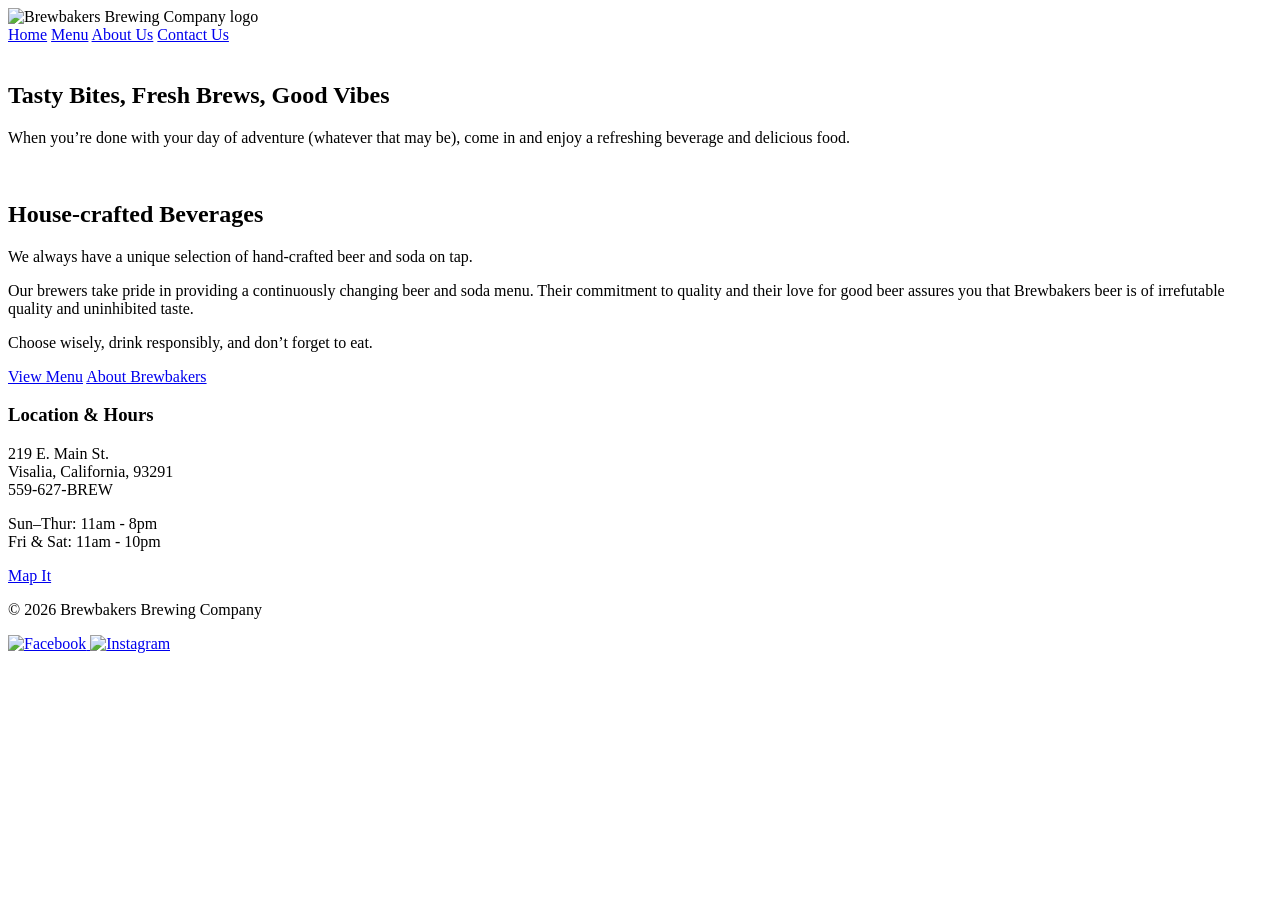
==== index.html @ 3e726c79 "Add files via upload First drafts of index.html and menu.html" ====
<!DOCTYPE html>
<html lang="en">
<head>
  <meta charset="UTF-8">
  <meta name="viewport" content="width=device-width, initial-scale=1.0">
  <link href="https://fonts.googleapis.com/css2?family=Barlow+Condensed:wght@400;600&family=Oswald:wght@400;600&display=swap" rel="stylesheet">
  <link rel="stylesheet" href="styles.css">
  <title>Brewbakers Brewing Company</title>
</head>
<body>

  <!-- Header Section -->
<header>
  <img src="brewbakers-logo.png" alt="Brewbakers Brewing Company logo">
  <nav>
    <a href="index.html">Home</a>
    <a href="menu.html">Menu</a>
    <a href="about.html">About Us</a>
    <a href="contact.html">Contact Us</a>
  </nav>
</header>

<main>

  <!-- Hero Section -->
  <section id="hero">
        <img src="home-hero-image.jpg" alt="">
  </section>

  <section>
     <h1>Tasty Bites, Fresh Brews, Good Vibes</h1>
    <p>
      When you’re done with your day of adventure (whatever that may be),
      come in and enjoy a refreshing beverage and delicious food.
    </p>
  </section>

  <!-- Featured Highlight Section -->
  <section class="featured-highlight">
    
<div class="left">
    <img src="beer-containers.jpg" alt="">
  </div>
    
  <div class="right">
    <h2>House-crafted Beverages</h2>

    <p>We always have a unique selection of hand-crafted beer and soda on tap.</p>

    <p>
      Our brewers take pride in providing a continuously changing beer and soda menu.
      Their commitment to quality and their love for good beer assures you that Brewbakers beer
      is of irrefutable quality and uninhibited taste.
    </p>

    <p>Choose wisely, drink responsibly, and don’t forget to eat.</p>

    <div>
      <a href="menu.html">View Menu</a>
      <a href="about.html">About Brewbakers</a>
    </div>
  </div>

</section>

  <!-- Location and Hours Section -->
<section class="location-hours"> 
  <h3>Location & Hours</h3> 
  <p> 
    219 E. Main St.<br> 
    Visalia, California, 93291<br> 
    559-627-BREW
  </p>
  
  <p>
    Sun–Thur: 11am - 8pm<br>
    Fri & Sat: 11am - 10pm
  </p>
  
  <a href="https://maps.app.goo.gl/4m9BrYYoxJE4xrjR8" target="_blank">Map It</a>
    
</section>

</main>

  <!-- Footer Section -->
<footer id="style-footer">

<div class="footer-left">
    <p>© 2026 Brewbakers Brewing Company</p>
  </div>

  <div class="footer-right">

  <a href="https://www.facebook.com/brewbakersbrewingco" target="_blank">
    <img src="facebook-logo.png" alt="Facebook" class="social-icon">
  </a>

  <a href="https://www.instagram.com/brewbakersbrewingcompany/" target="_blank">
    <img src="instagram-logo.png" alt="Instagram" class="social-icon">
  </a>

</div>

</footer>
  
</body>
</html>
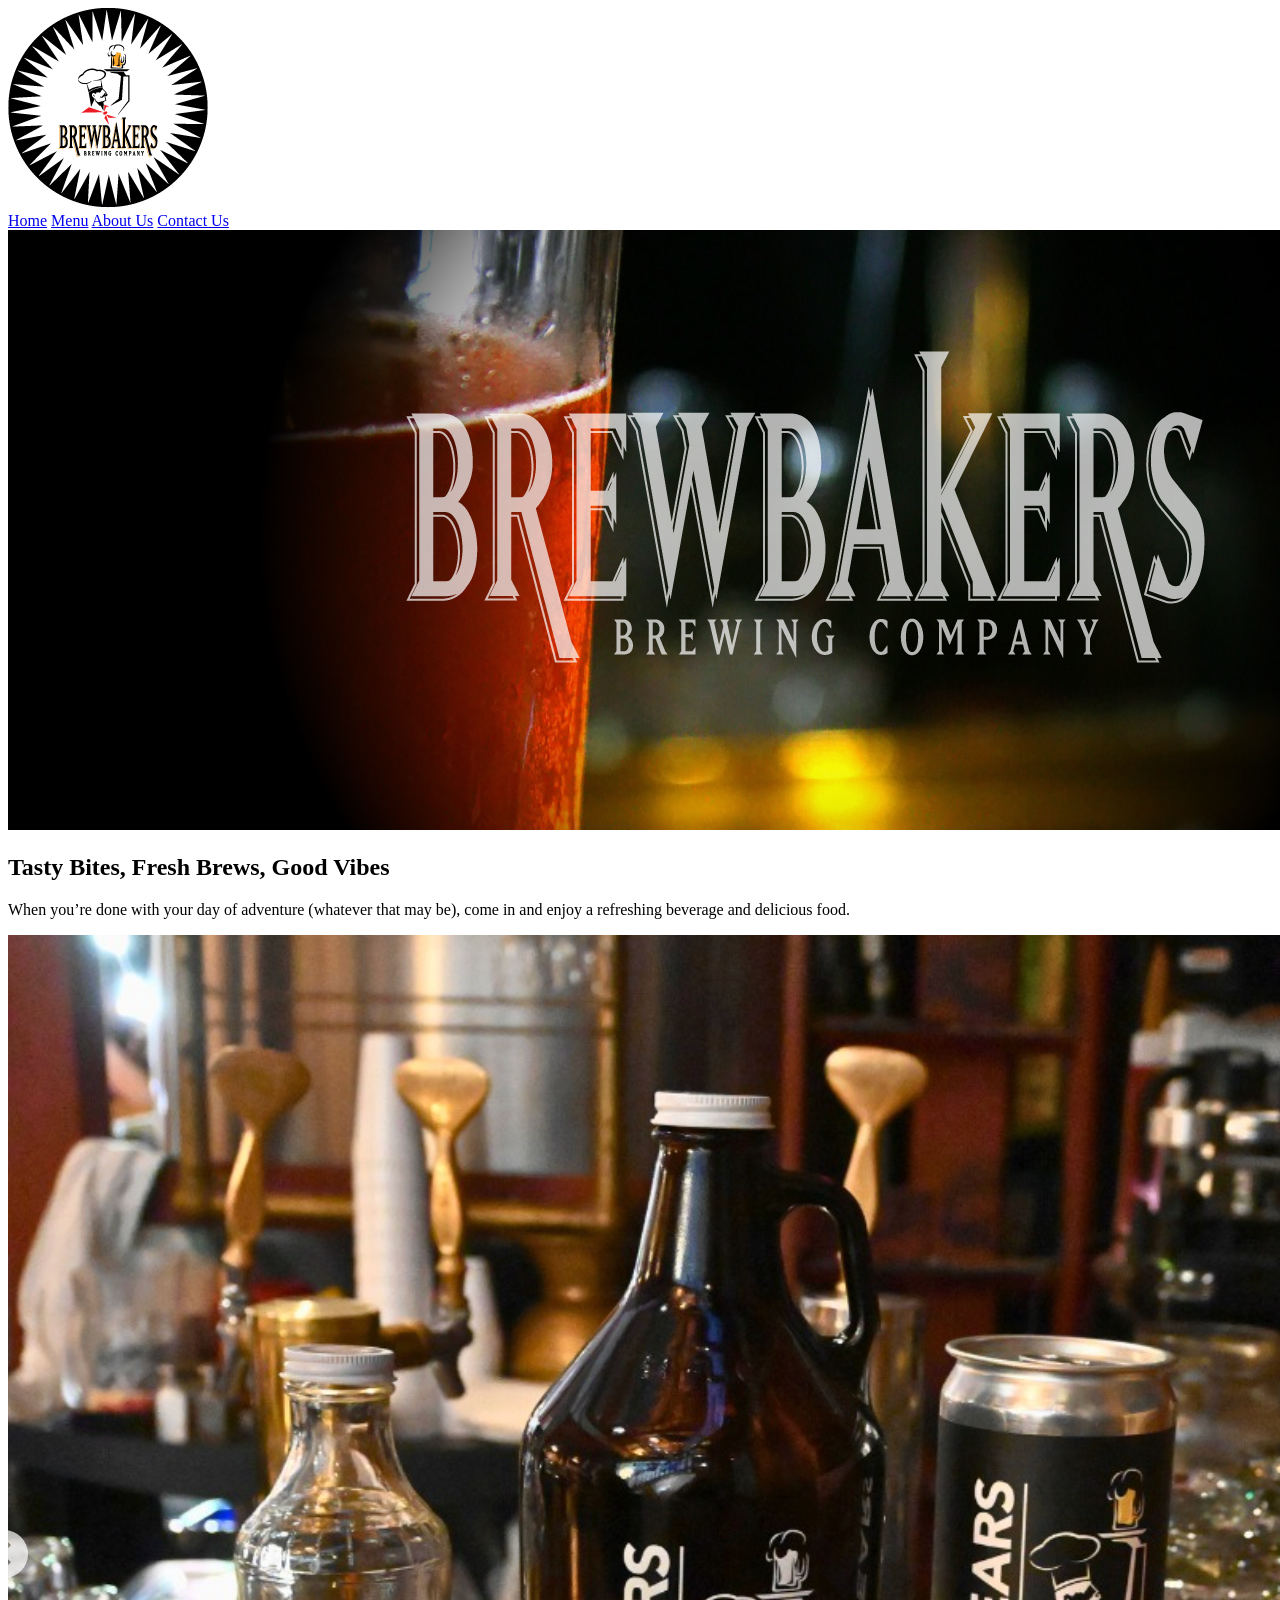
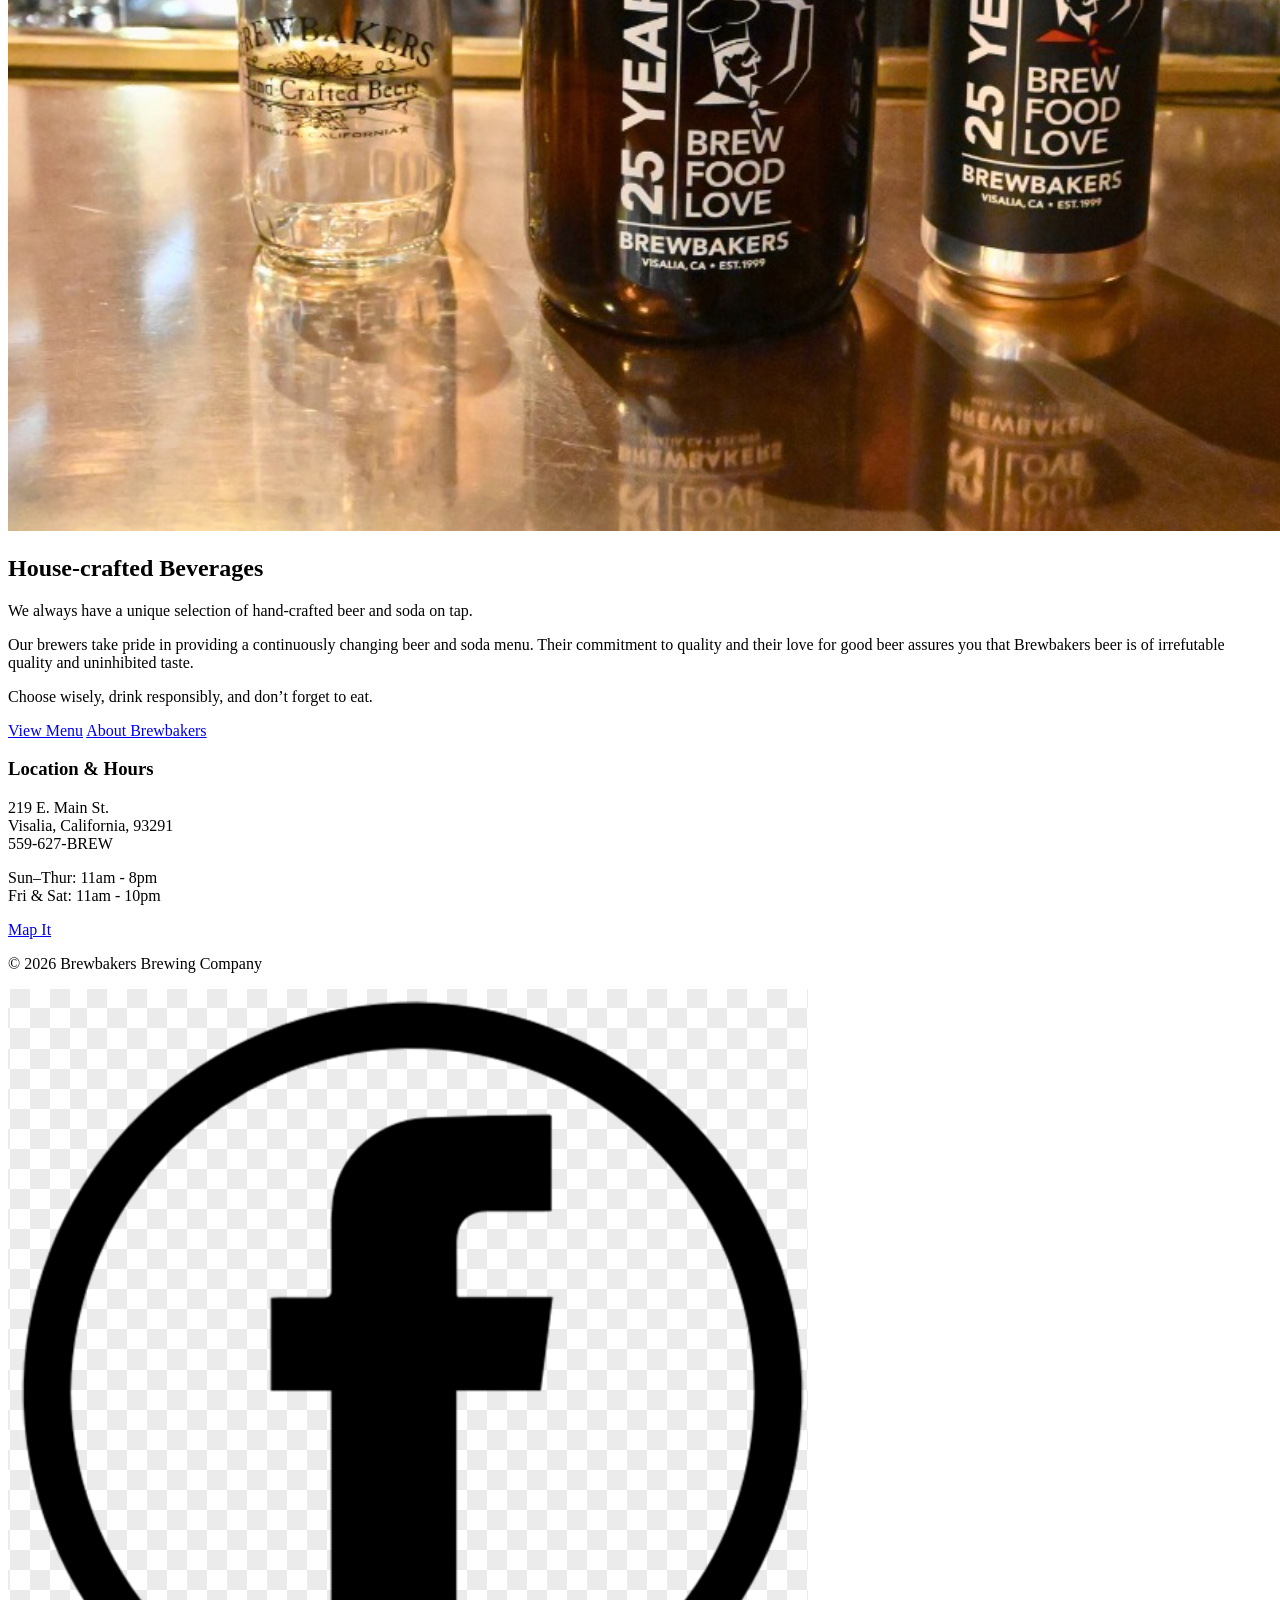
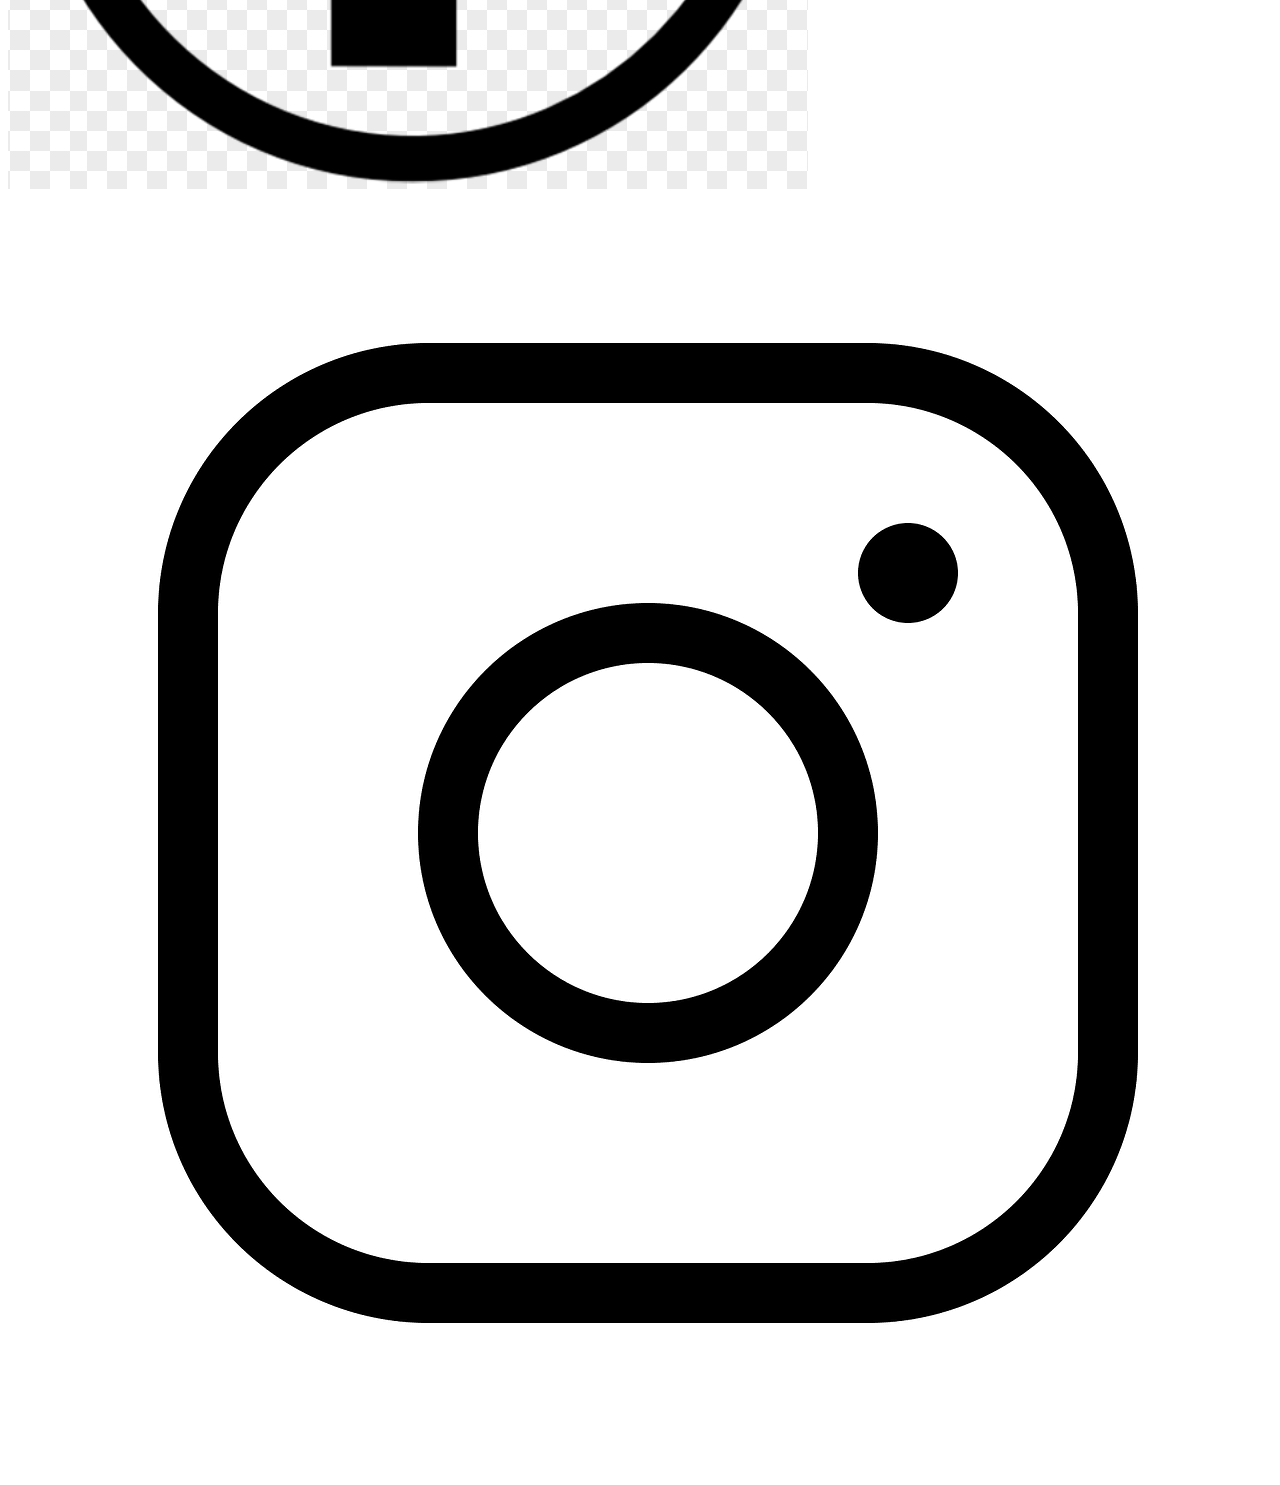
==== commit 1bf97bb7: "Update index.html added "images/" to src" ====
--- a/index.html
+++ b/index.html
@@ -11,7 +11,7 @@
 
   <!-- Header Section -->
 <header>
-  <img src="brewbakers-logo.png" alt="Brewbakers Brewing Company logo">
+  <img src="images/brewbakers-logo.png" alt="Brewbakers Brewing Company logo">
   <nav>
     <a href="index.html">Home</a>
     <a href="menu.html">Menu</a>
@@ -24,7 +24,7 @@
 
   <!-- Hero Section -->
   <section id="hero">
-        <img src="home-hero-image.jpg" alt="">
+        <img src="images/home-hero-image.jpg" alt="">
   </section>
 
   <section>
@@ -39,7 +39,7 @@
   <section class="featured-highlight">
     
 <div class="left">
-    <img src="beer-containers.jpg" alt="">
+    <img src="images/beer-containers.jpg" alt="">
   </div>
     
   <div class="right">
@@ -93,11 +93,11 @@
   <div class="footer-right">
 
   <a href="https://www.facebook.com/brewbakersbrewingco" target="_blank">
-    <img src="facebook-logo.png" alt="Facebook" class="social-icon">
+    <img src="images/facebook-logo.png" alt="Facebook" class="social-icon">
   </a>
 
   <a href="https://www.instagram.com/brewbakersbrewingcompany/" target="_blank">
-    <img src="instagram-logo.png" alt="Instagram" class="social-icon">
+    <img src="images/instagram-logo.png" alt="Instagram" class="social-icon">
   </a>
 
 </div>
@@ -105,4 +105,4 @@
 </footer>
   
 </body>
-</html>+</html>
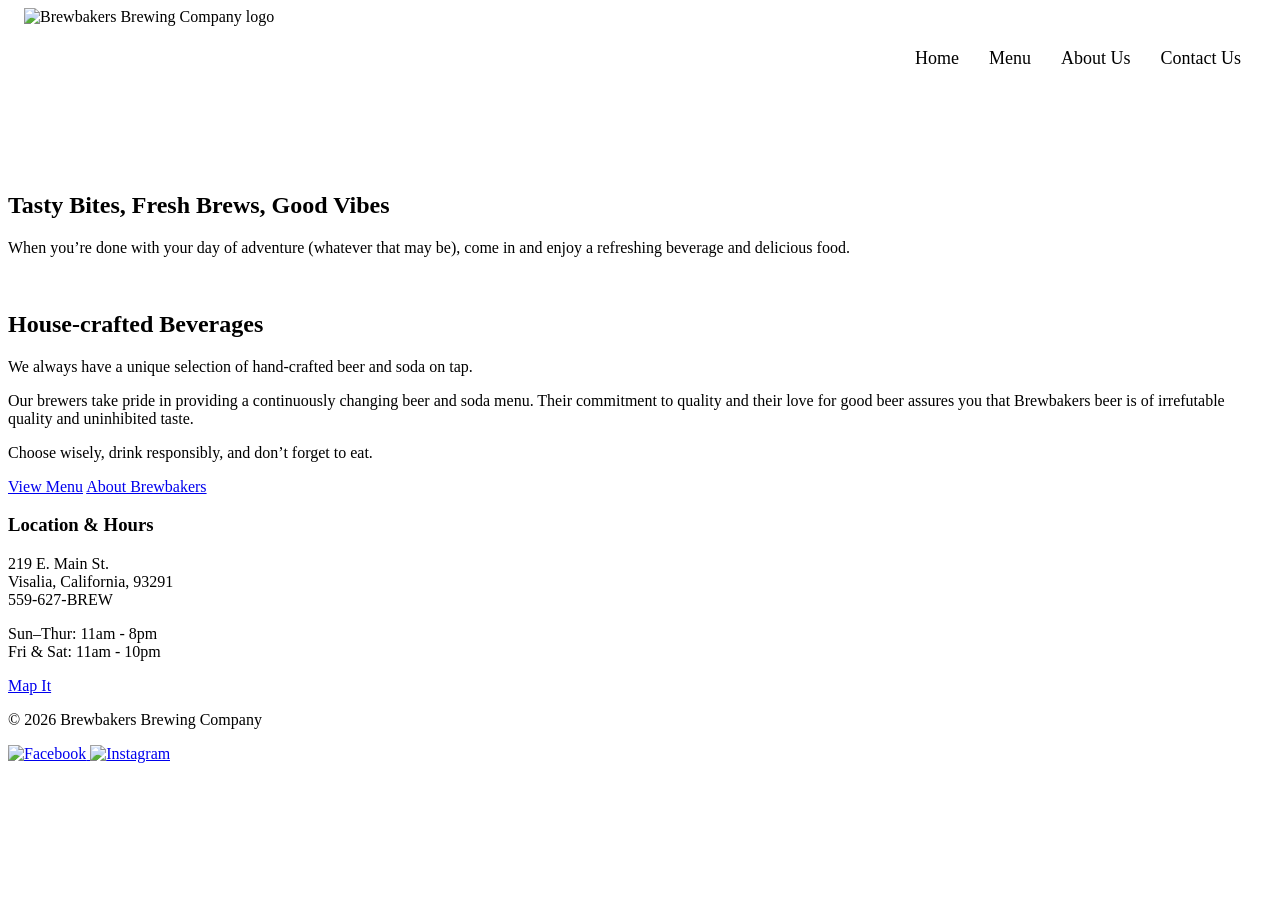
==== commit 4cd6bab5: "Updated files Nav Bar CSS and JS" ====
--- a/index.html
+++ b/index.html
@@ -5,18 +5,26 @@
   <meta name="viewport" content="width=device-width, initial-scale=1.0">
   <link href="https://fonts.googleapis.com/css2?family=Barlow+Condensed:wght@400;600&family=Oswald:wght@400;600&display=swap" rel="stylesheet">
   <link rel="stylesheet" href="styles.css">
+  <script src="script.js" defer></script>
   <title>Brewbakers Brewing Company</title>
 </head>
 <body>
 
   <!-- Header Section -->
 <header>
-  <img src="images/brewbakers-logo.png" alt="Brewbakers Brewing Company logo">
-  <nav>
-    <a href="index.html">Home</a>
-    <a href="menu.html">Menu</a>
-    <a href="about.html">About Us</a>
-    <a href="contact.html">Contact Us</a>
+    <nav class="navbar" aria-label="Main navigation">
+    <img src="brewbakers-logo.png" alt="Brewbakers Brewing Company logo">
+      <button class="hamburger" id="hamburger" aria-label="Toggle menu">
+    <span></span>
+    <span></span>
+    <span></span>
+  </button>
+<ul id="nav-menu">
+    <li><a href="index.html">Home</a></li>
+    <li><a href="menu.html">Menu</a></li>
+    <li><a href="about.html">About Us</a></li>
+    <li><a href="contact.html">Contact Us</a></li>
+  </ul>
   </nav>
 </header>
 
@@ -24,7 +32,7 @@
 
   <!-- Hero Section -->
   <section id="hero">
-        <img src="images/home-hero-image.jpg" alt="">
+        <img src="home-hero-image.jpg" alt="">
   </section>
 
   <section>
@@ -39,7 +47,7 @@
   <section class="featured-highlight">
     
 <div class="left">
-    <img src="images/beer-containers.jpg" alt="">
+    <img src="beer-containers.jpg" alt="">
   </div>
     
   <div class="right">
@@ -54,7 +62,8 @@
     </p>
 
     <p>Choose wisely, drink responsibly, and don’t forget to eat.</p>
-
+    
+  <!-- CTA Section -->
     <div>
       <a href="menu.html">View Menu</a>
       <a href="about.html">About Brewbakers</a>
@@ -93,11 +102,11 @@
   <div class="footer-right">
 
   <a href="https://www.facebook.com/brewbakersbrewingco" target="_blank">
-    <img src="images/facebook-logo.png" alt="Facebook" class="social-icon">
+    <img src="facebook-logo.png" alt="Facebook" class="social-icon">
   </a>
 
   <a href="https://www.instagram.com/brewbakersbrewingcompany/" target="_blank">
-    <img src="images/instagram-logo.png" alt="Instagram" class="social-icon">
+    <img src="instagram-logo.png" alt="Instagram" class="social-icon">
   </a>
 
 </div>
@@ -105,4 +114,4 @@
 </footer>
   
 </body>
-</html>
+</html>
--- a/styles.css
+++ b/styles.css
@@ -0,0 +1,125 @@
+/* Navbar */
+.navbar{
+  background-color: white;
+  position: relative;
+  display: flex;
+  justify-content: space-between;
+  align-items: center;
+  padding: 0 1rem;
+}
+
+.navbar ul{
+  list-style-type: none;
+  margin: 0px;
+  padding: 0px;
+  display: flex;
+  justify-content: space-between;
+  align-items: center;
+}
+
+.navbar a{
+  color: black;
+  text-decoration: none;
+  padding: 15px;
+  display: inline-block;
+  text-align: center;
+  transition: all 0.3s ease;
+  font-size: 18px;
+  font-weight: 400;
+
+}
+
+.navbar a:hover{
+  background-color: black;
+  color: #FBA627;
+  border-radius: 6px;
+}
+
+.navbar a:focus{
+  background-color: black;
+  color: #FBA627;
+  border-radius: 6px;
+}
+
+.navbar a:active{
+  background-color: #FBA627;
+  color: #000000;
+  border-radius: 6px;
+  transform: scale(0.98);
+}
+
+.navbar a[aria-current="page"] {
+  background-color: #FBA627;
+  color: black;
+}
+
+/* Hamburger Button */
+.hamburger {
+  display: none;
+  background: none;
+  border: none;
+  cursor: pointer;
+  padding: 0;
+  z-index: 1000;
+}
+
+.hamburger span {
+  display: block;
+  width: 25px;
+  height: 3px;
+  background-color: black;
+  margin: 5px 0;
+  transition: 0.3s;
+}
+
+/* Logo */
+.navbar img {
+  height: 100px;
+  width: auto;
+}
+
+/* Hero */
+#hero img {
+  width: 100%;
+  height: auto;
+  padding: 30px 0;
+}
+
+/* Media Query */
+@media (max-width: 768px) {
+
+  .hamburger {
+    display: block;
+  }
+
+  #nav-menu {
+    display: none;
+    flex-direction: column;
+    width: 100%;
+    position: absolute;
+    top: 100%;
+    left: 0;
+    background-color: white;
+  }
+
+  #nav-menu.active {
+    display: flex;
+  }
+
+  #nav-menu li {
+    width: 100%;
+    text-align: right;
+  }
+
+  #nav-menu a {
+    display: block;
+    padding: 1rem;
+    text-align: right;
+  }
+}
+
+@media (max-width: 480px) {
+  .navbar img {
+    height: 50px;
+  }
+}
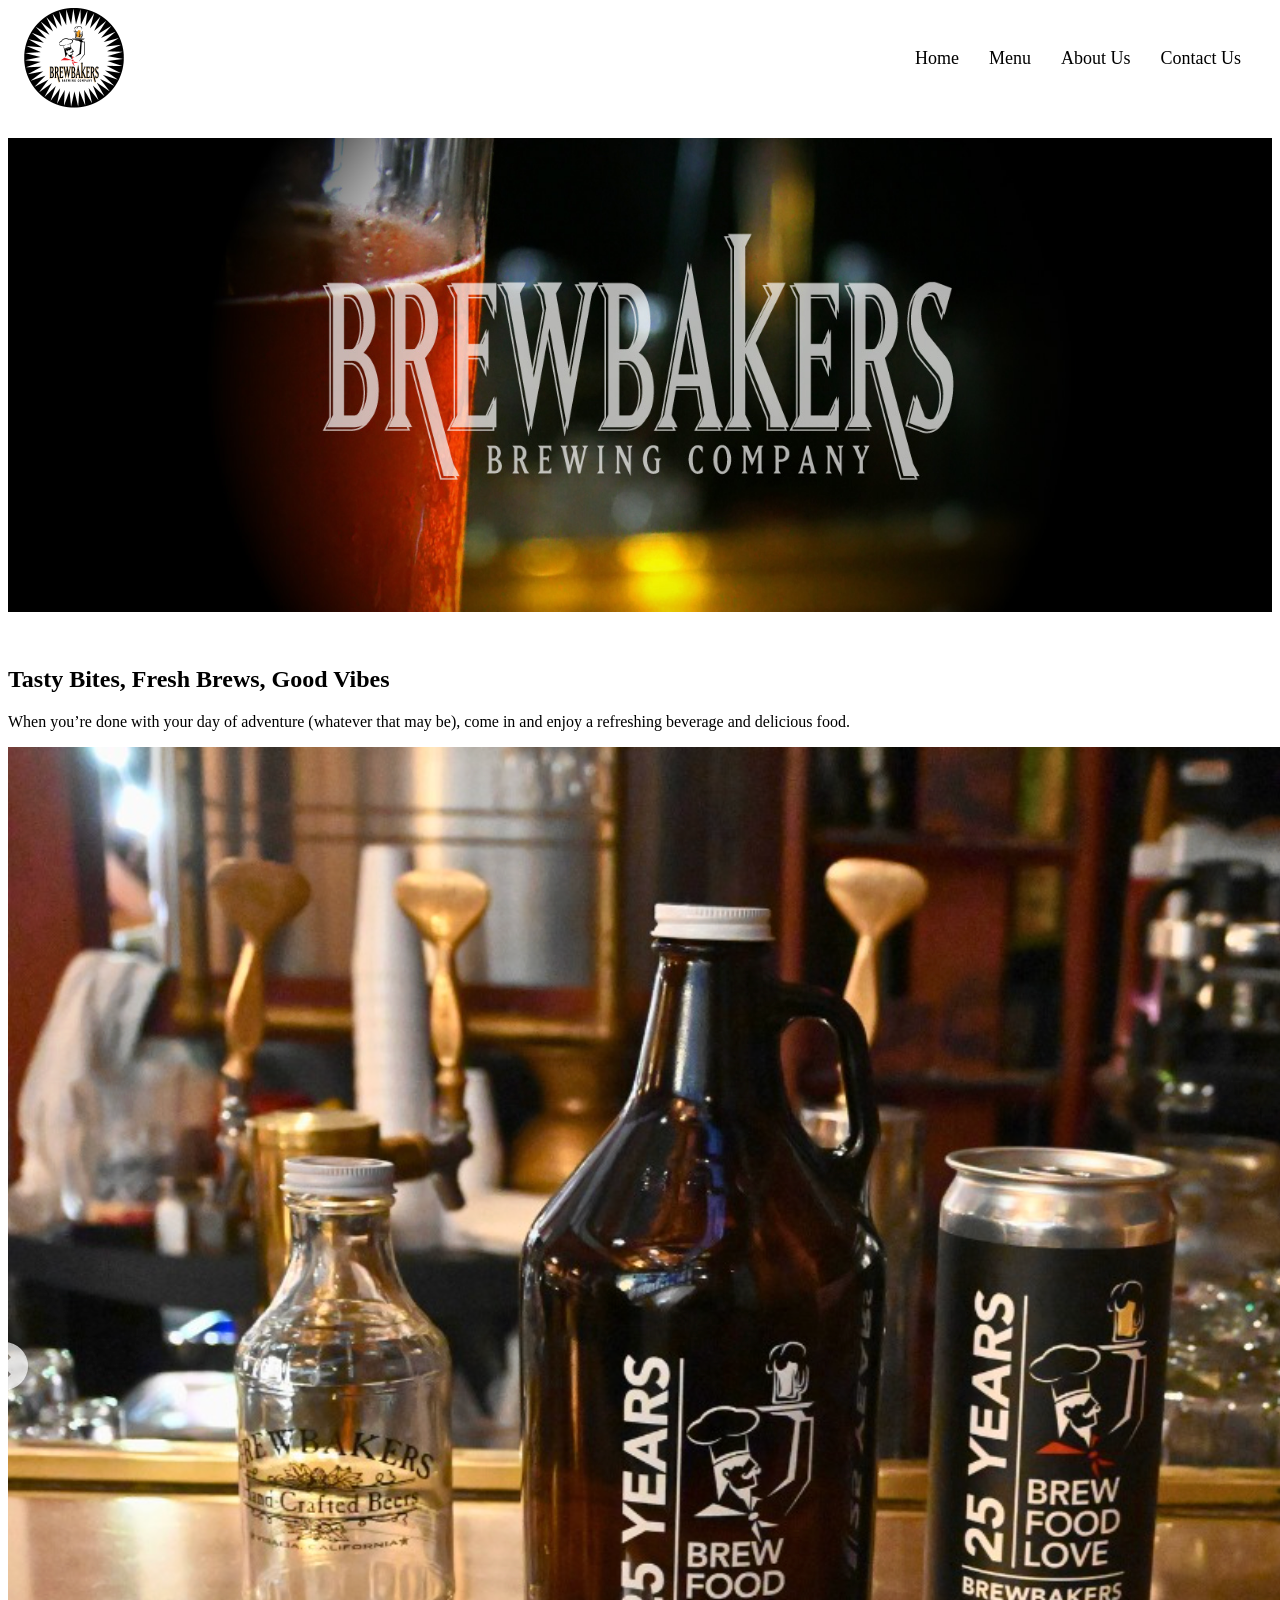
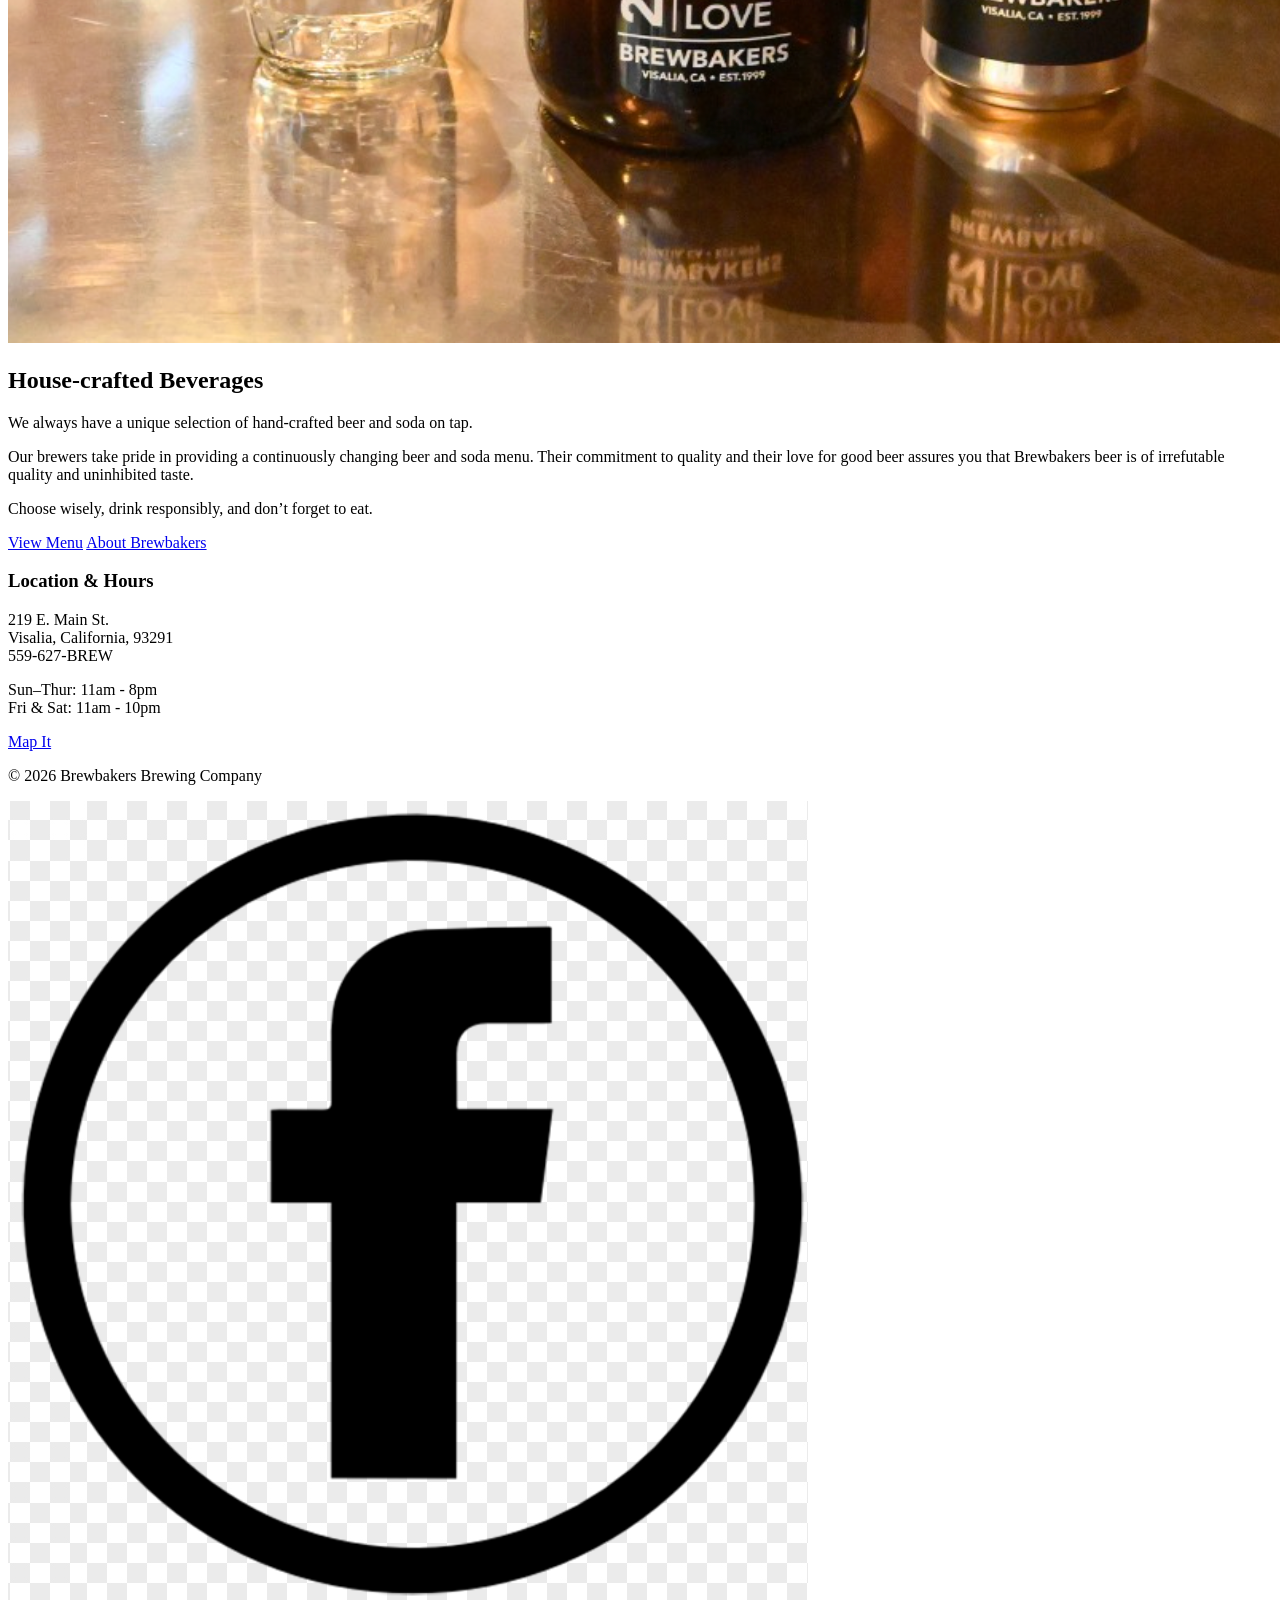
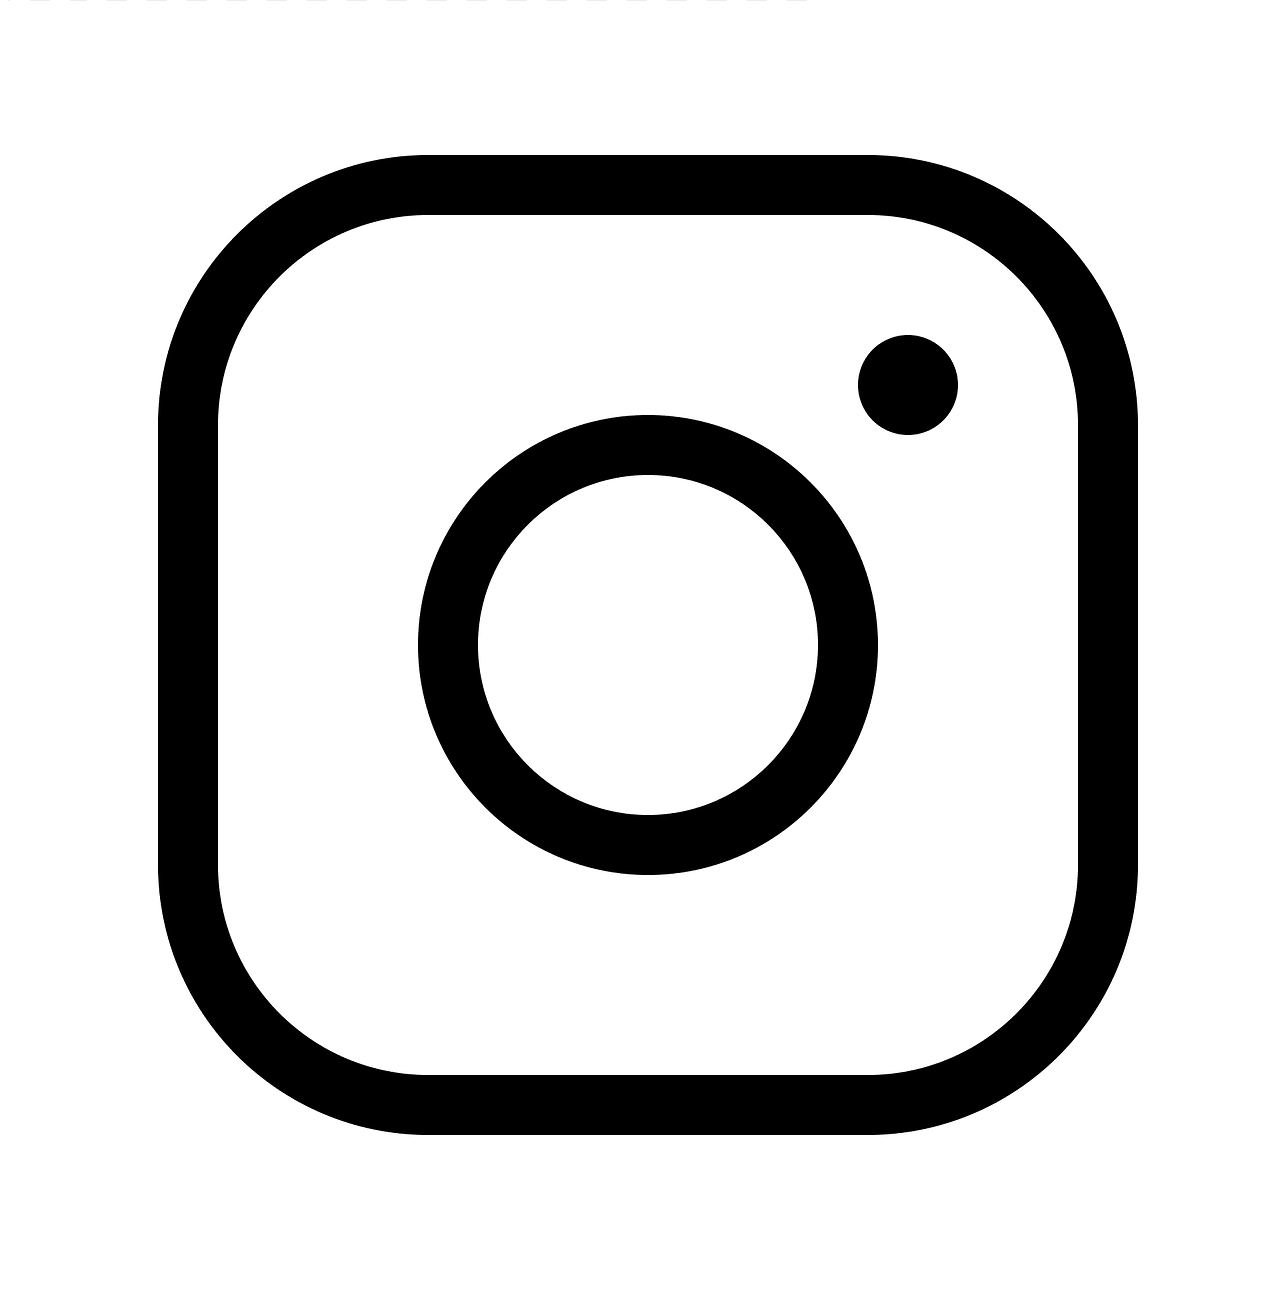
==== commit 0b88e0ec: "Update index.html added "images/"" ====
--- a/index.html
+++ b/index.html
@@ -13,7 +13,7 @@
   <!-- Header Section -->
 <header>
     <nav class="navbar" aria-label="Main navigation">
-    <img src="brewbakers-logo.png" alt="Brewbakers Brewing Company logo">
+    <img src="images/brewbakers-logo.png" alt="Brewbakers Brewing Company logo">
       <button class="hamburger" id="hamburger" aria-label="Toggle menu">
     <span></span>
     <span></span>
@@ -32,7 +32,7 @@
 
   <!-- Hero Section -->
   <section id="hero">
-        <img src="home-hero-image.jpg" alt="">
+        <img src="images/home-hero-image.jpg" alt="">
   </section>
 
   <section>
@@ -47,7 +47,7 @@
   <section class="featured-highlight">
     
 <div class="left">
-    <img src="beer-containers.jpg" alt="">
+    <img src="images/beer-containers.jpg" alt="">
   </div>
     
   <div class="right">
@@ -102,11 +102,11 @@
   <div class="footer-right">
 
   <a href="https://www.facebook.com/brewbakersbrewingco" target="_blank">
-    <img src="facebook-logo.png" alt="Facebook" class="social-icon">
+    <img src="images/facebook-logo.png" alt="Facebook" class="social-icon">
   </a>
 
   <a href="https://www.instagram.com/brewbakersbrewingcompany/" target="_blank">
-    <img src="instagram-logo.png" alt="Instagram" class="social-icon">
+    <img src="images/instagram-logo.png" alt="Instagram" class="social-icon">
   </a>
 
 </div>
@@ -114,4 +114,4 @@
 </footer>
   
 </body>
-</html>+</html>
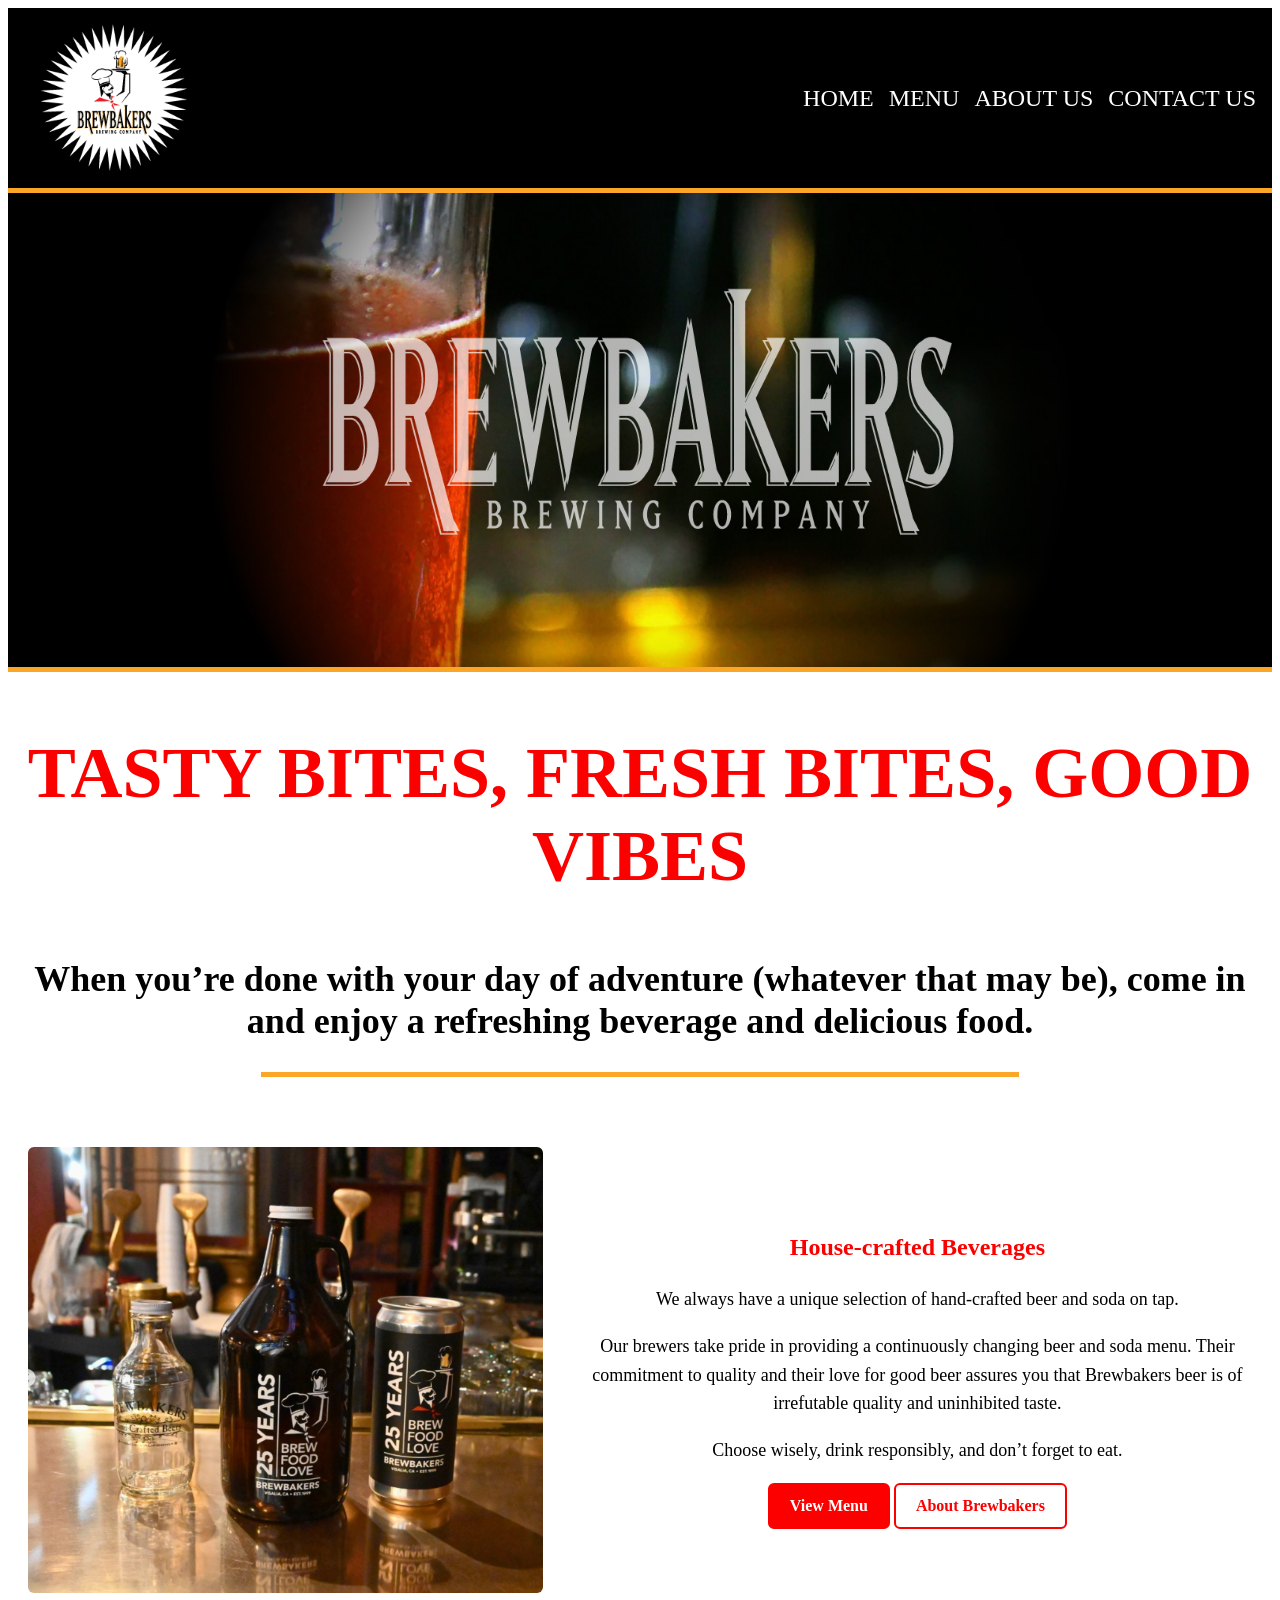
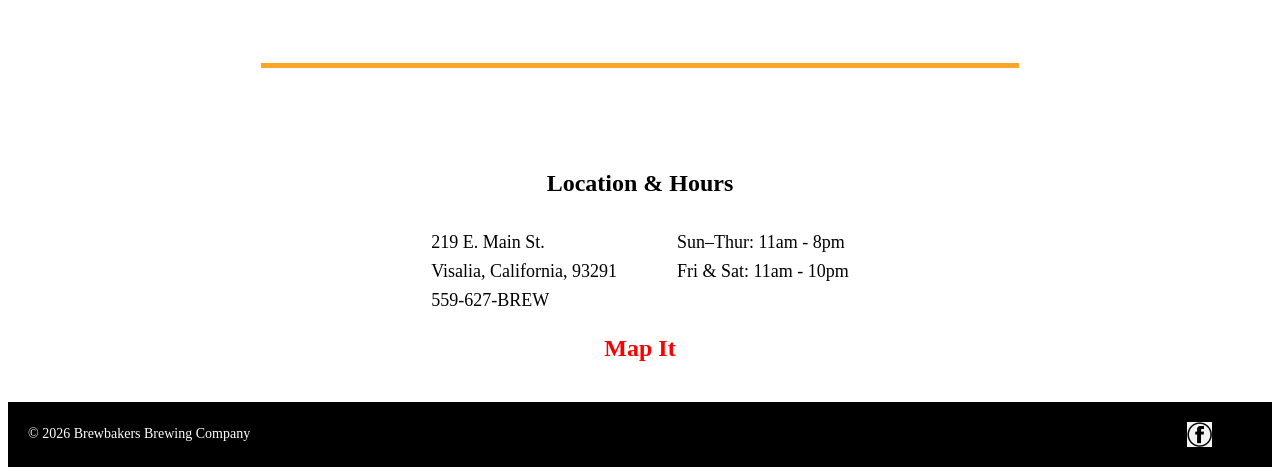
==== commit b4e7b1d9: "Add files via upload updated css on index.html" ====
--- a/index.html
+++ b/index.html
@@ -20,10 +20,10 @@
     <span></span>
   </button>
 <ul id="nav-menu">
-    <li><a href="index.html">Home</a></li>
-    <li><a href="menu.html">Menu</a></li>
-    <li><a href="about.html">About Us</a></li>
-    <li><a href="contact.html">Contact Us</a></li>
+    <li><a href="index.html">HOME</a></li>
+    <li><a href="menu.html">MENU</a></li>
+    <li><a href="about.html">ABOUT US</a></li>
+    <li><a href="contact.html">CONTACT US</a></li>
   </ul>
   </nav>
 </header>
@@ -36,22 +36,24 @@
   </section>
 
   <section>
-     <h1>Tasty Bites, Fresh Brews, Good Vibes</h1>
-    <p>
+     <h1 class="tagline">TASTY BITES, FRESH BITES, GOOD VIBES</h1>
+    <h2 class="welcome-msg">
       When you’re done with your day of adventure (whatever that may be),
       come in and enjoy a refreshing beverage and delicious food.
-    </p>
+    </h2>
   </section>
+
+<hr class="section-divider">
 
   <!-- Featured Highlight Section -->
   <section class="featured-highlight">
     
 <div class="left">
-    <img src="images/beer-containers.jpg" alt="">
+  <img src="images/beer-containers.jpg" alt="Different Sizes of Beer Containers Available at Brewbakers">
   </div>
     
   <div class="right">
-    <h2>House-crafted Beverages</h2>
+    <h3>House-crafted Beverages</h3>
 
     <p>We always have a unique selection of hand-crafted beer and soda on tap.</p>
 
@@ -65,28 +67,33 @@
     
   <!-- CTA Section -->
     <div>
-      <a href="menu.html">View Menu</a>
-      <a href="about.html">About Brewbakers</a>
+      <a href="menu.html" class="btn-primary">View Menu</a>
+      <a href="about.html" class="btn-secondary">About Brewbakers</a>
     </div>
   </div>
 
 </section>
 
+<hr class="section-divider">
+
   <!-- Location and Hours Section -->
 <section class="location-hours"> 
-  <h3>Location & Hours</h3> 
-  <p> 
-    219 E. Main St.<br> 
-    Visalia, California, 93291<br> 
-    559-627-BREW
-  </p>
+  <h4>Location & Hours</h4> 
+
+  <div class="row">
+    <p>
+      219 E. Main St.<br> 
+      Visalia, California, 93291<br> 
+      559-627-BREW
+    </p>
   
-  <p>
-    Sun–Thur: 11am - 8pm<br>
-    Fri & Sat: 11am - 10pm
-  </p>
+    <p>
+      Sun–Thur: 11am - 8pm<br>
+      Fri & Sat: 11am - 10pm
+    </p>
+  </div>
   
-  <a href="https://maps.app.goo.gl/4m9BrYYoxJE4xrjR8" target="_blank">Map It</a>
+  <a href="https://maps.app.goo.gl/4m9BrYYoxJE4xrjR8" target="_blank" class="btn-tertiary">Map It</a>
     
 </section>
 
@@ -114,4 +121,4 @@
 </footer>
   
 </body>
-</html>
+</html>
--- a/styles.css
+++ b/styles.css
@@ -1,6 +1,6 @@
 /* Navbar */
 .navbar{
-  background-color: white;
+background-color: black;
   position: relative;
   display: flex;
   justify-content: space-between;
@@ -15,24 +15,23 @@
   display: flex;
   justify-content: space-between;
   align-items: center;
+  gap: 15px;
 }
 
 .navbar a{
-  color: black;
+  color: white;
+  border-radius: 6px;
   text-decoration: none;
-  padding: 15px;
-  display: inline-block;
-  text-align: center;
   transition: all 0.3s ease;
-  font-size: 18px;
+  font-size: 24px;
   font-weight: 400;
+  font-family: "Oswald";
 
 }
 
 .navbar a:hover{
-  background-color: black;
-  color: #FBA627;
-  border-radius: 6px;
+  text-decoration: underline;
+  color: #FC0000;
 }
 
 .navbar a:focus{
@@ -42,9 +41,7 @@
 }
 
 .navbar a:active{
-  background-color: #FBA627;
-  color: #000000;
-  border-radius: 6px;
+  color: #FBA627;
   transform: scale(0.98);
 }
 
@@ -57,9 +54,10 @@
 .hamburger {
   display: none;
   background: none;
-  border: none;
+  border: 3px solid white;
   cursor: pointer;
-  padding: 0;
+  padding: 8px 10px;
+  border-radius: 6px;
   z-index: 1000;
 }
 
@@ -67,22 +65,198 @@
   display: block;
   width: 25px;
   height: 3px;
-  background-color: black;
+  background-color: white;
   margin: 5px 0;
   transition: 0.3s;
 }
 
 /* Logo */
 .navbar img {
-  height: 100px;
+  height: 150px;
   width: auto;
+  padding: 15px;
 }
 
 /* Hero */
 #hero img {
   width: 100%;
   height: auto;
-  padding: 30px 0;
+  padding-bottom: 5px;
+  padding-top: 5px;
+  background-color: #FBA627;
+}
+
+/* Footer layout */
+#style-footer {
+  display: flex;
+  justify-content: space-between;
+  align-items: center;
+  padding: 20px;
+  background-color: black;
+  color: white;
+}
+
+/* Left text */
+.footer-left p {
+  margin: 0;
+  font-size: 14px;
+}
+
+/* Right social icons */
+.footer-right {
+  display: flex;
+  gap: 15px;
+  align-items: center;
+}
+
+.social-icon {
+  width: 25px;
+  height: auto;
+}
+
+/* Buttons */
+.btn-primary {
+  background-color: #FC0000;
+  border: 2px solid #FC0000;
+  color: white;
+  font-weight: 600;
+  padding: 12px 20px;
+  border-radius: 6px;
+  text-decoration: none;
+  display: inline-block;
+  transition: all 0.3s ease;
+  font-family: "Oswald";
+}
+
+.btn-primary:hover {
+  background-color: black;
+  color: #FBA627;
+  border-radius: 6px;
+  border: 2px solid black;
+}
+
+.btn-secondary {
+  background-color: transparent;
+  border: 2px solid #FC0000;
+  color: #FC0000;
+  font-weight: 600;
+  padding: 12px 20px;
+  border-radius: 6px;
+  text-decoration: none;
+  display: inline-block;
+  transition: all 0.3s ease;
+  font-family: "Oswald";
+}
+
+.btn-secondary:hover {
+  background-color: transparent;
+  color: #FBA627;
+  border-radius: 6px;
+  border: 2px solid black;
+}
+
+.btn-tertiary {
+  background: none;
+  border: none;
+  color: #FC0000;
+  font-weight: 600;
+  text-decoration: none;
+  padding: 0;
+  display: inline-block;
+  transition: all 0.3s ease;
+  font-family: "Oswald";
+}
+
+.btn-tertiary:hover {
+  color: #FBA627;
+}
+
+img {
+  max-width: 100%;
+  height: auto;
+  display: block;
+}
+
+/* location and hours */
+.location-hours {
+  text-align: center;
+  padding: 40px 20px;
+  font-family: "Oswald";
+  font-size: 24px;
+}
+
+.row {
+  display: flex;
+  justify-content: center;
+  gap: 60px;
+  margin: 20px 0;
+}
+
+.row p {
+  text-align: left;
+  margin: 0;
+  line-height: 1.6;
+  font-family: "Barlow Condensed";
+  font-size: 18px;
+}
+
+/* feautured highlight */
+.featured-highlight {
+  display: flex;
+  align-items: center;
+  gap: 40px;
+  padding: 40px 20px;
+}
+
+/* left image */
+.featured-highlight .left img {
+  width: 100%;
+  height: auto;
+  display: block;
+  border-radius: 6px;
+}
+
+.featured-highlight .left {
+  flex: 1;
+}
+
+.featured-highlight .right {
+  flex: 1.3;
+  text-align: center;
+}
+
+.featured-highlight .right p {
+  font-size: 18px;
+  line-height: 1.6;
+  font-family: "Barlow Condensed";
+}
+
+.tagline {
+  color: #FC0000;
+  font-family: "Oswald";
+  font-size: 72px;
+  text-align: center;
+}
+
+.section-divider {
+  border: none;
+  height: 5px;
+  background-color: #FBA627;
+  width: 60%;
+  margin: 30px auto;
+}
+
+h2 {
+  font-size: 36px;
+  color: black;
+  font-family: "Oswald"; 
+  text-align: center;
+}
+
+h3 {
+  font-size: 24px;
+  color: #FC0000;
+  font-family: "Oswald";
 }
 
 /* Media Query */
@@ -99,7 +273,7 @@
     position: absolute;
     top: 100%;
     left: 0;
-    background-color: white;
+    background-color: black;
   }
 
   #nav-menu.active {
@@ -116,10 +290,18 @@
     padding: 1rem;
     text-align: right;
   }
-}
-
-@media (max-width: 480px) {
-  .navbar img {
-    height: 50px;
+
+  .row {
+    flex-direction: column;
+    align-items: center;
+  }
+
+  .row p {
+    text-align: center;
+  }
+
+  .featured-highlight {
+    flex-direction: column;
+    text-align: center;
   }
 }
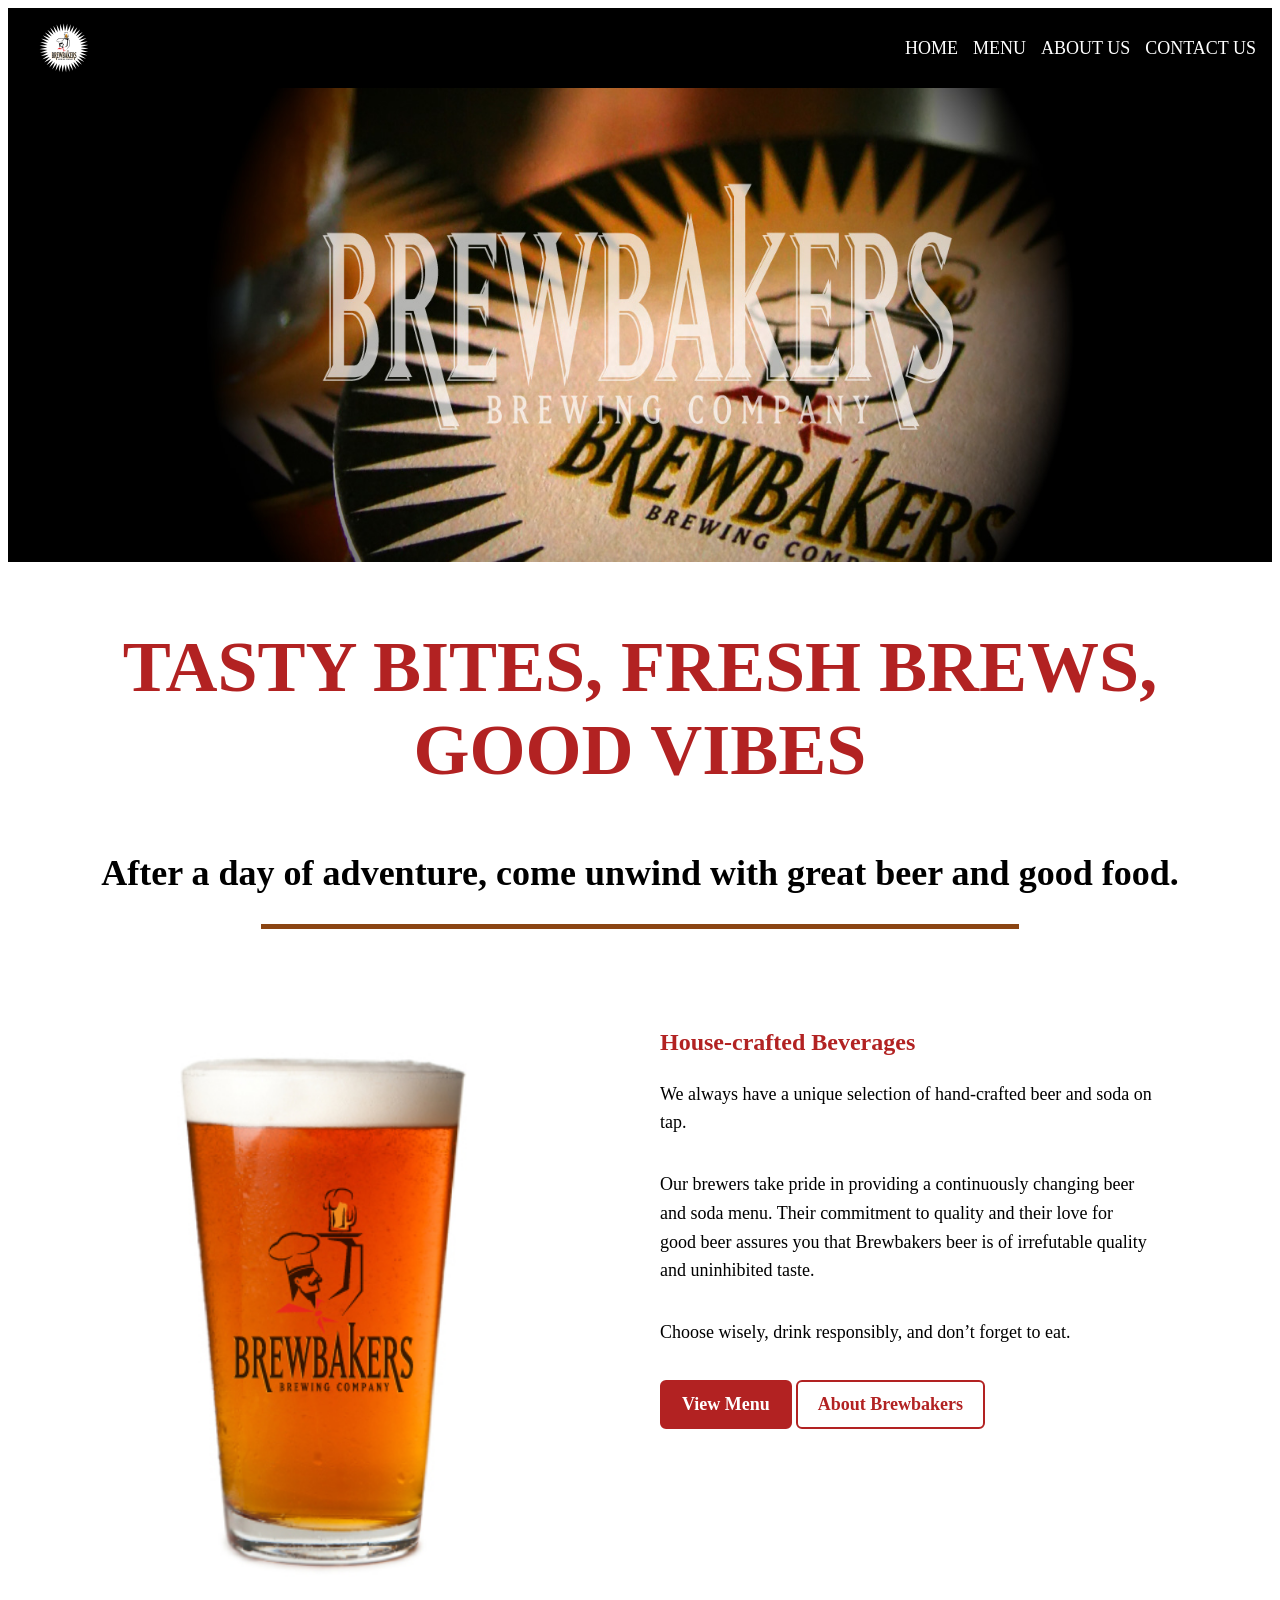
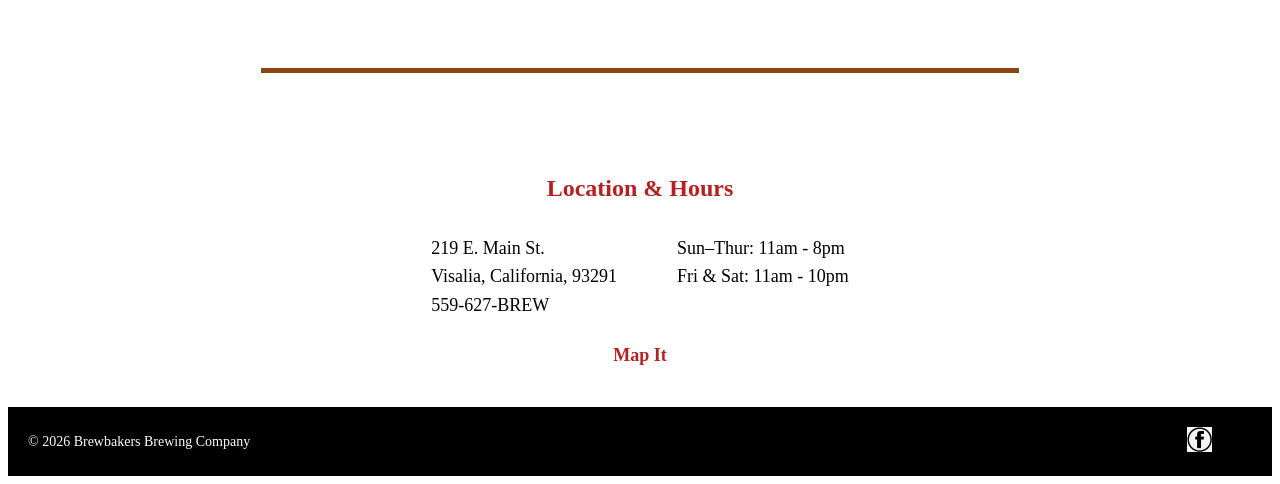
==== commit 9da49d87: "Add files via upload updated CSS, and HTML's" ====
--- a/index.html
+++ b/index.html
@@ -31,16 +31,14 @@
 <main>
 
   <!-- Hero Section -->
-  <section id="hero">
-        <img src="images/home-hero-image.jpg" alt="">
-  </section>
-
-  <section>
-     <h1 class="tagline">TASTY BITES, FRESH BITES, GOOD VIBES</h1>
-    <h2 class="welcome-msg">
-      When you’re done with your day of adventure (whatever that may be),
-      come in and enjoy a refreshing beverage and delicious food.
+<section id="hero">
+        <img src="images/hero-image.jpg" alt="">
+          <div>
+     <h1 class="tagline">TASTY BITES, FRESH BREWS, GOOD VIBES</h1>
+         <h2 class="welcome-msg">
+      After a day of adventure, come unwind with great beer and good food.
     </h2>
+  </div>
   </section>
 
 <hr class="section-divider">
@@ -49,7 +47,7 @@
   <section class="featured-highlight">
     
 <div class="left">
-  <img src="images/beer-containers.jpg" alt="Different Sizes of Beer Containers Available at Brewbakers">
+  <img src="images/glass-of-beer.jpg" alt="Glass of Beer">
   </div>
     
   <div class="right">
@@ -80,7 +78,7 @@
 <section class="location-hours"> 
   <h4>Location & Hours</h4> 
 
-  <div class="row">
+  <div class="hours">
     <p>
       219 E. Main St.<br> 
       Visalia, California, 93291<br> 
--- a/styles.css
+++ b/styles.css
@@ -23,7 +23,7 @@
   border-radius: 6px;
   text-decoration: none;
   transition: all 0.3s ease;
-  font-size: 24px;
+  font-size: 18px;
   font-weight: 400;
   font-family: "Oswald";
 
@@ -31,22 +31,22 @@
 
 .navbar a:hover{
   text-decoration: underline;
-  color: #FC0000;
+  color: firebrick;
 }
 
 .navbar a:focus{
   background-color: black;
-  color: #FBA627;
+  color: saddlebrown;
   border-radius: 6px;
 }
 
 .navbar a:active{
-  color: #FBA627;
+  color: saddlebrown;
   transform: scale(0.98);
 }
 
 .navbar a[aria-current="page"] {
-  background-color: #FBA627;
+  background-color: saddlebrown;
   color: black;
 }
 
@@ -72,7 +72,7 @@
 
 /* Logo */
 .navbar img {
-  height: 150px;
+  height: 50px;
   width: auto;
   padding: 15px;
 }
@@ -81,10 +81,24 @@
 #hero img {
   width: 100%;
   height: auto;
-  padding-bottom: 5px;
-  padding-top: 5px;
-  background-color: #FBA627;
-}
+}
+
+
+.tagline {
+  color: firebrick;
+  font-family: "Oswald";
+  font-size: 72px;
+  text-align: center;
+}
+
+
+.welcome-msg {
+  font-size: 36px;
+  color: black;
+  font-family: "Oswald"; 
+  text-align: center;
+}
+
 
 /* Footer layout */
 #style-footer {
@@ -115,9 +129,17 @@
 }
 
 /* Buttons */
+.cta-buttons {
+  display: flex;
+  justify-content: center;
+  gap: 20px;
+  margin: 60px 0;
+  flex-wrap: wrap;
+}
+
 .btn-primary {
-  background-color: #FC0000;
-  border: 2px solid #FC0000;
+  background-color: firebrick;
+  border: 2px solid firebrick;
   color: white;
   font-weight: 600;
   padding: 12px 20px;
@@ -126,19 +148,20 @@
   display: inline-block;
   transition: all 0.3s ease;
   font-family: "Oswald";
+  font-size: 18px;
 }
 
 .btn-primary:hover {
   background-color: black;
-  color: #FBA627;
+  color: burlywood;
   border-radius: 6px;
   border: 2px solid black;
 }
 
 .btn-secondary {
   background-color: transparent;
-  border: 2px solid #FC0000;
-  color: #FC0000;
+  border: 2px solid firebrick;
+  color: firebrick;
   font-weight: 600;
   padding: 12px 20px;
   border-radius: 6px;
@@ -146,11 +169,13 @@
   display: inline-block;
   transition: all 0.3s ease;
   font-family: "Oswald";
+  font-size: 18px;
+
 }
 
 .btn-secondary:hover {
   background-color: transparent;
-  color: #FBA627;
+  color: burlywood;
   border-radius: 6px;
   border: 2px solid black;
 }
@@ -158,24 +183,40 @@
 .btn-tertiary {
   background: none;
   border: none;
-  color: #FC0000;
+  color: firebrick;
   font-weight: 600;
   text-decoration: none;
   padding: 0;
   display: inline-block;
   transition: all 0.3s ease;
   font-family: "Oswald";
+  font-size: 18px;
+
 }
 
 .btn-tertiary:hover {
-  color: #FBA627;
+  color: burlywood;
 }
 
 img {
   max-width: 100%;
   height: auto;
-  display: block;
-}
+}
+
+.menu-images {
+  display: flex;
+  justify-content: center;
+  gap: 20px;
+  flex-wrap: wrap;
+}
+
+.menu-image {
+  width: 300px;
+  height: auto;
+  border-radius: 6px;
+}
+
+
 
 /* location and hours */
 .location-hours {
@@ -185,78 +226,193 @@
   font-size: 24px;
 }
 
-.row {
+.location-hours h4 {
+  color: firebrick;
+}
+
+.hours {
   display: flex;
   justify-content: center;
   gap: 60px;
   margin: 20px 0;
 }
 
-.row p {
+.hours p {
   text-align: left;
   margin: 0;
   line-height: 1.6;
   font-family: "Barlow Condensed";
   font-size: 18px;
-}
-
-/* feautured highlight */
+  color: black;
+}
+
 .featured-highlight {
   display: flex;
-  align-items: center;
+  align-items: flex-start;
   gap: 40px;
   padding: 40px 20px;
 }
-
-/* left image */
+.featured-highlight .left {
+  flex: 1;
+  display: flex;
+  justify-content: center;
+}
+
 .featured-highlight .left img {
   width: 100%;
-  height: auto;
-  display: block;
-  border-radius: 6px;
-}
-
-.featured-highlight .left {
+  max-width: 400px;
+  height: auto;
+  border-radius: 6px;
+}
+
+.featured-highlight .right {
   flex: 1;
 }
 
-.featured-highlight .right {
-  flex: 1.3;
-  text-align: center;
+.featured-highlight .right h3 {
+  margin-top: 30px;
 }
 
 .featured-highlight .right p {
   font-size: 18px;
   line-height: 1.6;
   font-family: "Barlow Condensed";
-}
-
-.tagline {
-  color: #FC0000;
-  font-family: "Oswald";
-  font-size: 72px;
-  text-align: center;
+  padding-right: 100px;
+  padding-bottom: 15px;
 }
 
 .section-divider {
   border: none;
   height: 5px;
-  background-color: #FBA627;
+  background-color: saddlebrown;
   width: 60%;
   margin: 30px auto;
 }
 
+.vertical-divider {
+  width: 5px;          /* thickness */
+  height: 800px;        /* try to stretch */
+  background-color: saddlebrown;
+  border: none;
+}
+
+.contact-container {
+  display: flex;
+  align-items: stretch;
+}
+
 h2 {
   font-size: 36px;
-  color: black;
+  color: firebrick;
   font-family: "Oswald"; 
   text-align: center;
 }
 
 h3 {
   font-size: 24px;
-  color: #FC0000;
-  font-family: "Oswald";
+  color: firebrick;
+  font-family: "Oswald";
+}
+
+
+.msg-intro h1 {
+  text-align: center;
+  margin: 40px 0;
+  font-family: "Oswald";
+  color: firebrick;
+  font-size: 72px;
+}
+
+.msg-intro p {
+  font-size: 36px;
+  color: black;
+  font-family: "Barlow Condensed";
+  text-align: center;
+}
+
+
+/* Contact CSS */
+
+.contact-container {
+  display: flex;
+  justify-content: center;
+  align-items: flex-start;
+  gap: 60px;
+  padding: 40px 20px;
+}
+
+.contact-container h2 {
+  color: firebrick;
+  font-size: 36px;
+}
+
+#contact-form,
+#contact-info {
+  flex: 1;
+  max-width: 500px;
+  text-align: center;
+  font-family: "Oswald";
+  font-size: 24px;
+}
+
+#contact-form input,
+#contact-form textarea {
+  width: 100%;
+  padding: 12px;
+  margin: 8px 0 16px;
+  border: 2px solid #ccc;
+  border-radius: 6px;
+  font-size: 16px;
+  font-family: "Barlow Condensed";
+}
+
+#contact-form label {
+  font-weight: 600;
+  display: block;
+  margin-top: 10px;
+  text-align: left;
+}
+
+#contact-form input:focus,
+#contact-form textarea:focus {
+  outline: none;
+  border-color: #firebrick;
+}
+
+
+/* Menu CSS */
+
+.menu-group p {
+  font-family: "Barlow Condensed";
+  font-size: 18px;
+}
+
+.menu-section {
+  padding-left: 70px;
+}
+
+/* About CSS */
+
+.history {
+  font-family: "Barlow Condensed";
+  font-size: 18px;
+  padding-left: 70px;
+}
+
+.about-btn {
+  display: flex;
+  justify-content: center;
+  gap: 20px;
+  margin: 40px 0;
+  flex-wrap: wrap;
+}
+
+
+.about-img {
+  width: 100%;
+  max-width: 500px;
+  height: auto;
+  border-radius: 6px;
 }
 
 /* Media Query */
@@ -291,12 +447,12 @@
     text-align: right;
   }
 
-  .row {
+  .hours {
     flex-direction: column;
     align-items: center;
   }
 
-  .row p {
+  .hours p {
     text-align: center;
   }
 
@@ -304,4 +460,19 @@
     flex-direction: column;
     text-align: center;
   }
+
+  .contact-container {
+    flex-direction: column;
+    align-items: center;
+  }
+
+  #contact-form,
+  #contact-info {
+    width: 100%;
+  }
+
+  .vertical-divider {
+    display: none;
+  }
+
 }
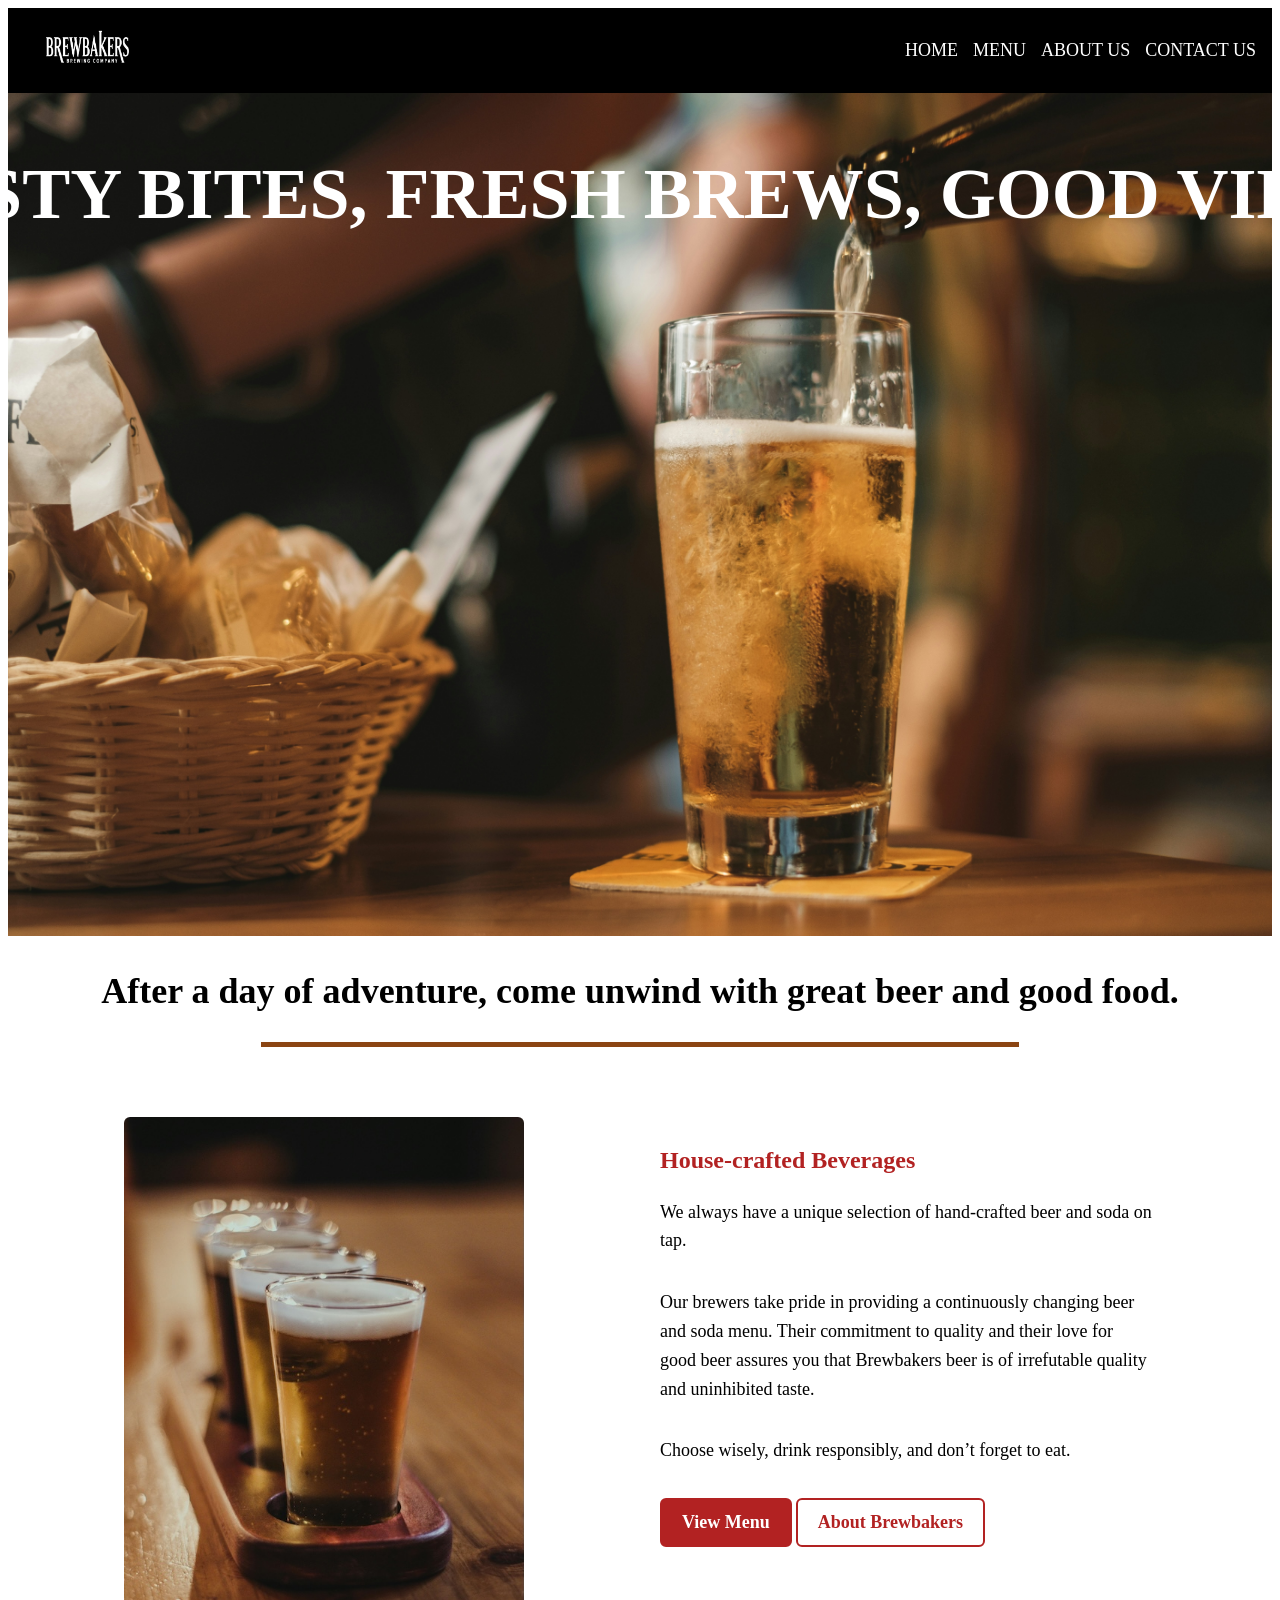
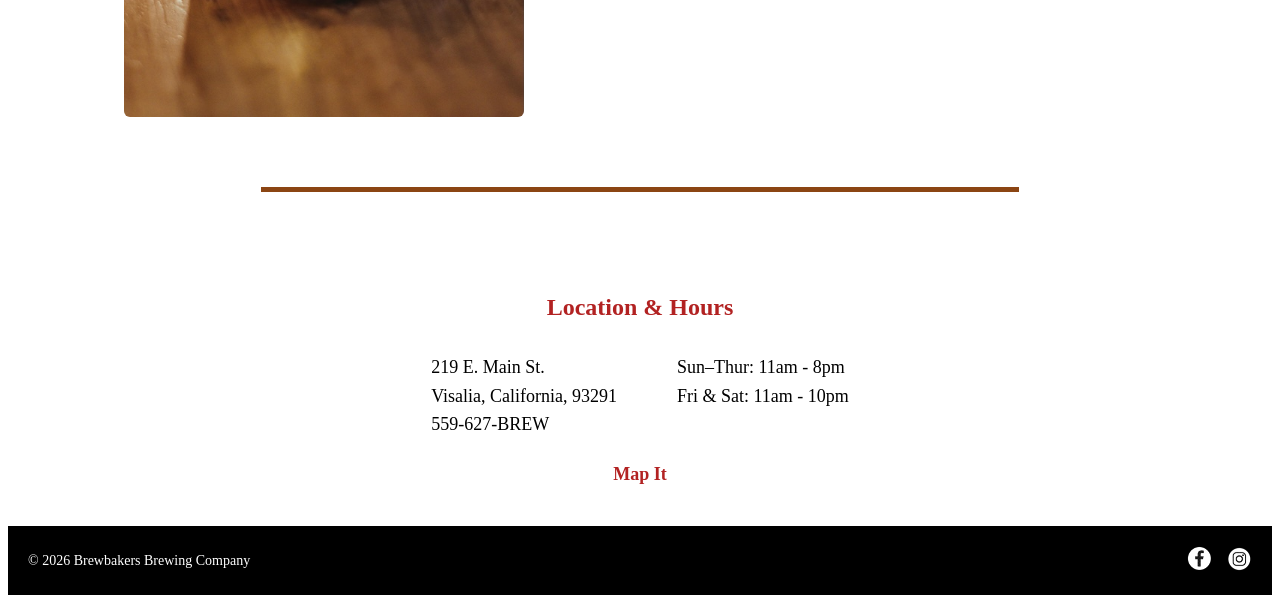
==== commit b473e1df: "Add files via upload updated files" ====
--- a/index.html
+++ b/index.html
@@ -8,13 +8,14 @@
   <script src="script.js" defer></script>
   <title>Brewbakers Brewing Company</title>
 </head>
+
 <body>
 
   <!-- Header Section -->
 <header>
     <nav class="navbar" aria-label="Main navigation">
-    <img src="images/brewbakers-logo.png" alt="Brewbakers Brewing Company logo">
-      <button class="hamburger" id="hamburger" aria-label="Toggle menu">
+    <a href="index.html"><img src="images/brewbakers-logo.png" alt="Brewbakers Brewing Company logo"></a>
+    <button class="hamburger" id="hamburger" aria-label="Toggle menu">
     <span></span>
     <span></span>
     <span></span>
@@ -63,12 +64,16 @@
 
     <p>Choose wisely, drink responsibly, and don’t forget to eat.</p>
     
-  <!-- CTA Section -->
-    <div>
-      <a href="menu.html" class="btn-primary">View Menu</a>
-      <a href="about.html" class="btn-secondary">About Brewbakers</a>
-    </div>
-  </div>
+<!-- CTA Section -->
+<div>
+  <button class="btn-primary" onclick="window.location.href='menu.html'">
+    View Menu
+  </button>
+
+  <button class="btn-secondary" onclick="window.location.href='about.html'">
+    About Brewbakers
+  </button>
+</div>
 
 </section>
 
--- a/styles.css
+++ b/styles.css
@@ -6,6 +6,7 @@
   justify-content: space-between;
   align-items: center;
   padding: 0 1rem;
+  z-index: 1000;
 }
 
 .navbar ul{
@@ -58,7 +59,8 @@
   cursor: pointer;
   padding: 8px 10px;
   border-radius: 6px;
-  z-index: 1000;
+  position: relative;
+  z-index: 1101;
 }
 
 .hamburger span {
@@ -78,19 +80,39 @@
 }
 
 /* Hero */
+#hero {
+  position: relative;
+  z-index: 1;
+}
+
 #hero img {
   width: 100%;
   height: auto;
 }
 
-
 .tagline {
-  color: firebrick;
-  font-family: "Oswald";
-  font-size: 72px;
-  text-align: center;
-}
-
+  color: white;
+  font-family: "Oswald";
+  font-size: clamp(38px, 6vw, 72px);
+  text-align: center;
+  position: absolute;
+  top: 0%;
+  left: 50%;
+  transform: translateX(-50%);
+  white-space: nowrap;
+}
+
+.titles {
+  color: white;
+  font-family: "Oswald";
+  font-size: clamp(38px, 6vw, 72px);
+  text-align: center;
+  position: absolute;
+  top: 3%;
+  left: 50%;
+  transform: translateX(-50%);
+  white-space: nowrap; 
+}
 
 .welcome-msg {
   font-size: 36px;
@@ -98,7 +120,6 @@
   font-family: "Oswald"; 
   text-align: center;
 }
-
 
 /* Footer layout */
 #style-footer {
@@ -315,21 +336,12 @@
 }
 
 
-.msg-intro h1 {
-  text-align: center;
-  margin: 40px 0;
-  font-family: "Oswald";
-  color: firebrick;
-  font-size: 72px;
-}
-
-.msg-intro p {
+.msg-intro {
   font-size: 36px;
   color: black;
   font-family: "Barlow Condensed";
   text-align: center;
 }
-
 
 /* Contact CSS */
 
@@ -418,10 +430,12 @@
 /* Media Query */
 @media (max-width: 768px) {
 
+  /* Hamburger */
   .hamburger {
     display: block;
   }
 
+  /* Nav menu */
   #nav-menu {
     display: none;
     flex-direction: column;
@@ -430,6 +444,7 @@
     top: 100%;
     left: 0;
     background-color: black;
+    z-index: 1000;
   }
 
   #nav-menu.active {
@@ -447,9 +462,68 @@
     text-align: right;
   }
 
+  /* HERO (all pages) */
+  #hero img {
+    height: 60vh;
+    object-fit: cover;
+  }
+
+  .tagline {
+    font-size: 40px;
+    white-space: normal;
+    top: 20%;
+  }
+
+  h2 {
+    font-size: 28px;
+    text-align: center;
+  }
+
+  h3 {
+    font-size: 20px;
+    text-align: center;
+  }
+
+  /* SECTIONS */
+  .menu-section,
+  .history {
+    padding-left: 20px;
+    padding-right: 20px;
+  }
+
+  .msg-intro,
+  .msg-intro p {
+    padding: 20px;
+    font-size: 24px;
+    text-align: center;
+  }
+
+  /* IMAGES */
+  .menu-images {
+    gap: 10px;
+    justify-content: center;
+  }
+
+  .menu-image {
+    width: 100%;
+    max-width: 250px;
+  }
+
+  .about-img {
+    width: 100%;
+    display: block;
+    margin: 10px auto;
+  }
+
+  .location-hours {
+    text-align: center;
+    padding: 20px;
+  }
+
   .hours {
     flex-direction: column;
     align-items: center;
+    gap: 10px;
   }
 
   .hours p {
@@ -459,6 +533,20 @@
   .featured-highlight {
     flex-direction: column;
     text-align: center;
+    padding: 20px;
+  }
+
+  .featured-highlight .left {
+    justify-content: center;
+  }
+
+  .featured-highlight .right {
+    text-align: center;
+    padding-right: 0;
+  }
+
+  .featured-highlight .right p {
+    padding-right: 0;
   }
 
   .contact-container {
@@ -468,11 +556,43 @@
 
   #contact-form,
   #contact-info {
+    text-align: center;
     width: 100%;
+    max-width: 500px;
+  }
+
+  #contact-form label {
+    text-align: left;
+    display: block;
+  }
+
+  #contact-form input,
+  #contact-form textarea {
+    width: 100%;
+    box-sizing: border-box;
   }
 
   .vertical-divider {
     display: none;
   }
 
+  /* BUTTONS */
+  .cta-buttons {
+    flex-direction: column;
+    align-items: center;
+    gap: 10px;
+  }
+
+  .featured-highlight .left {
+  display: flex;
+  justify-content: center;
+  align-items: center;
+}
+
+.featured-highlight .left {
+  display: flex;
+  justify-content: center;
+  width: 100%;
+}
+
 }
